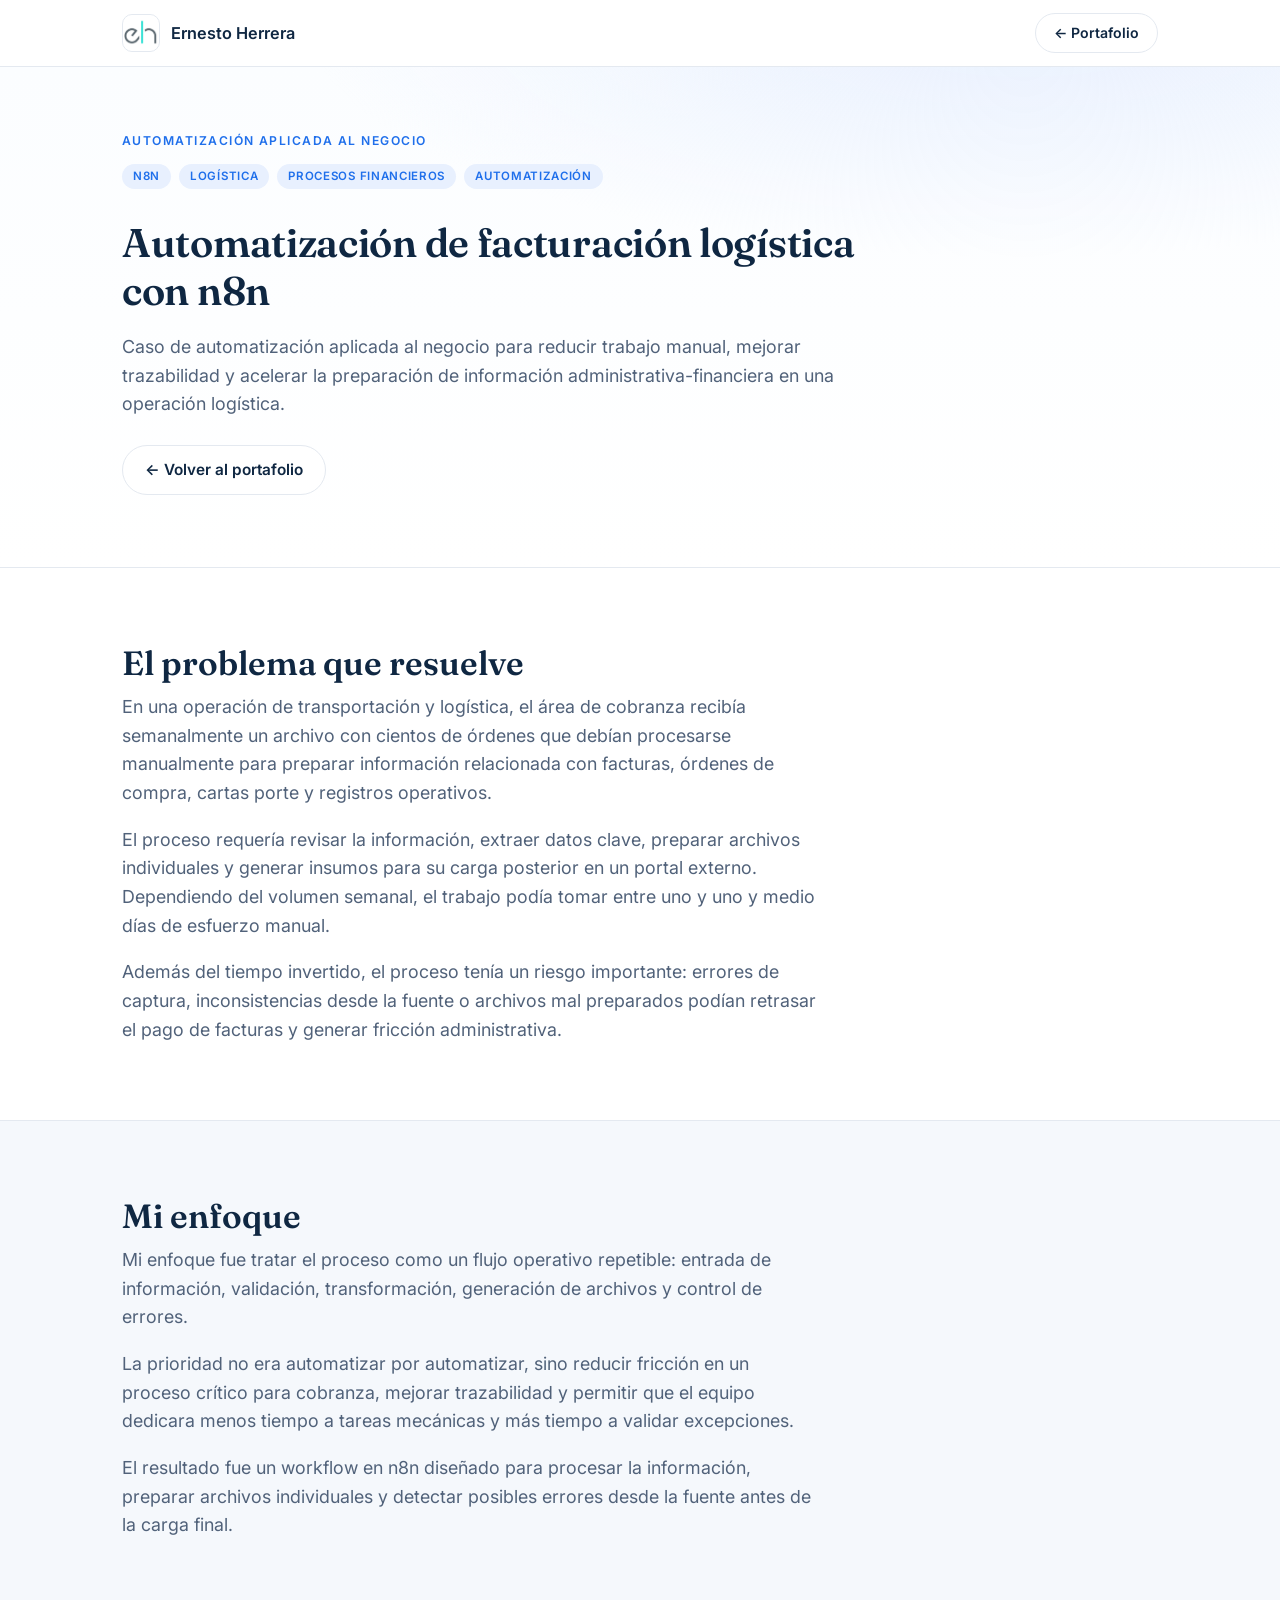
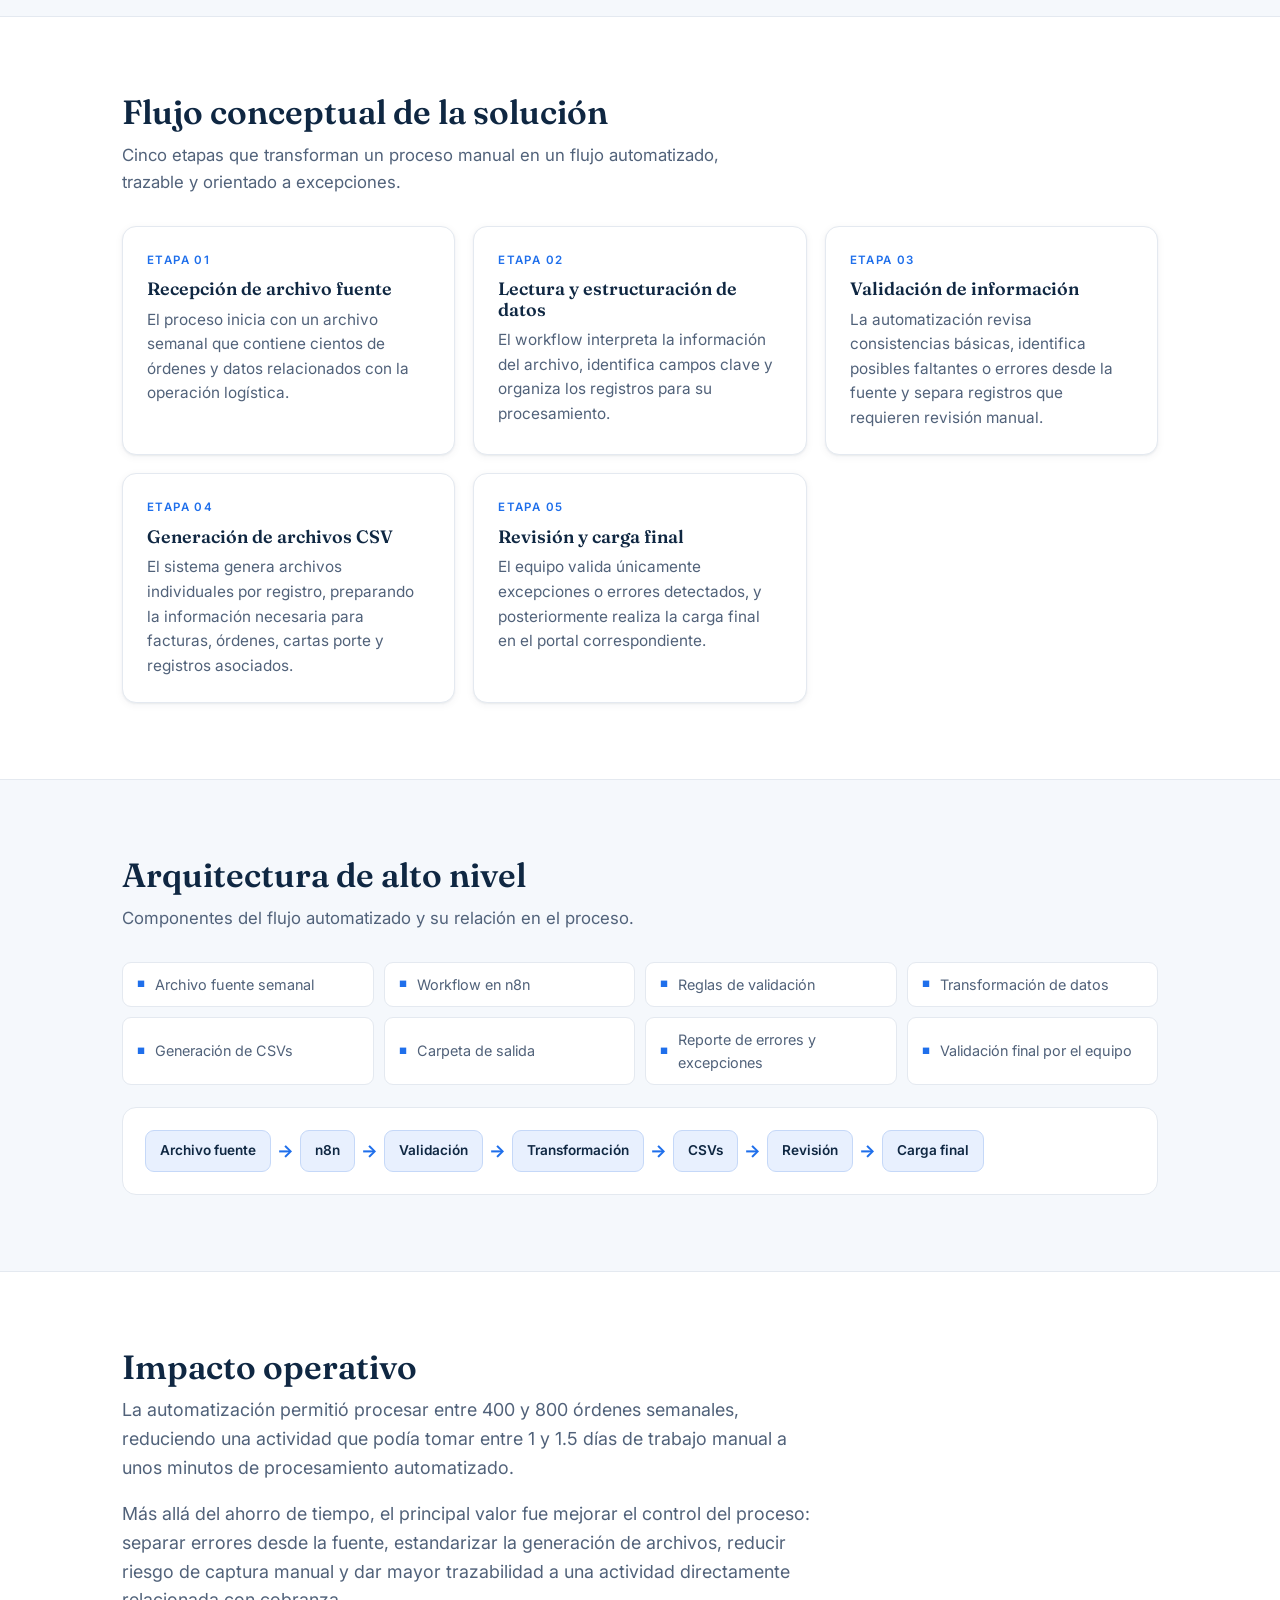
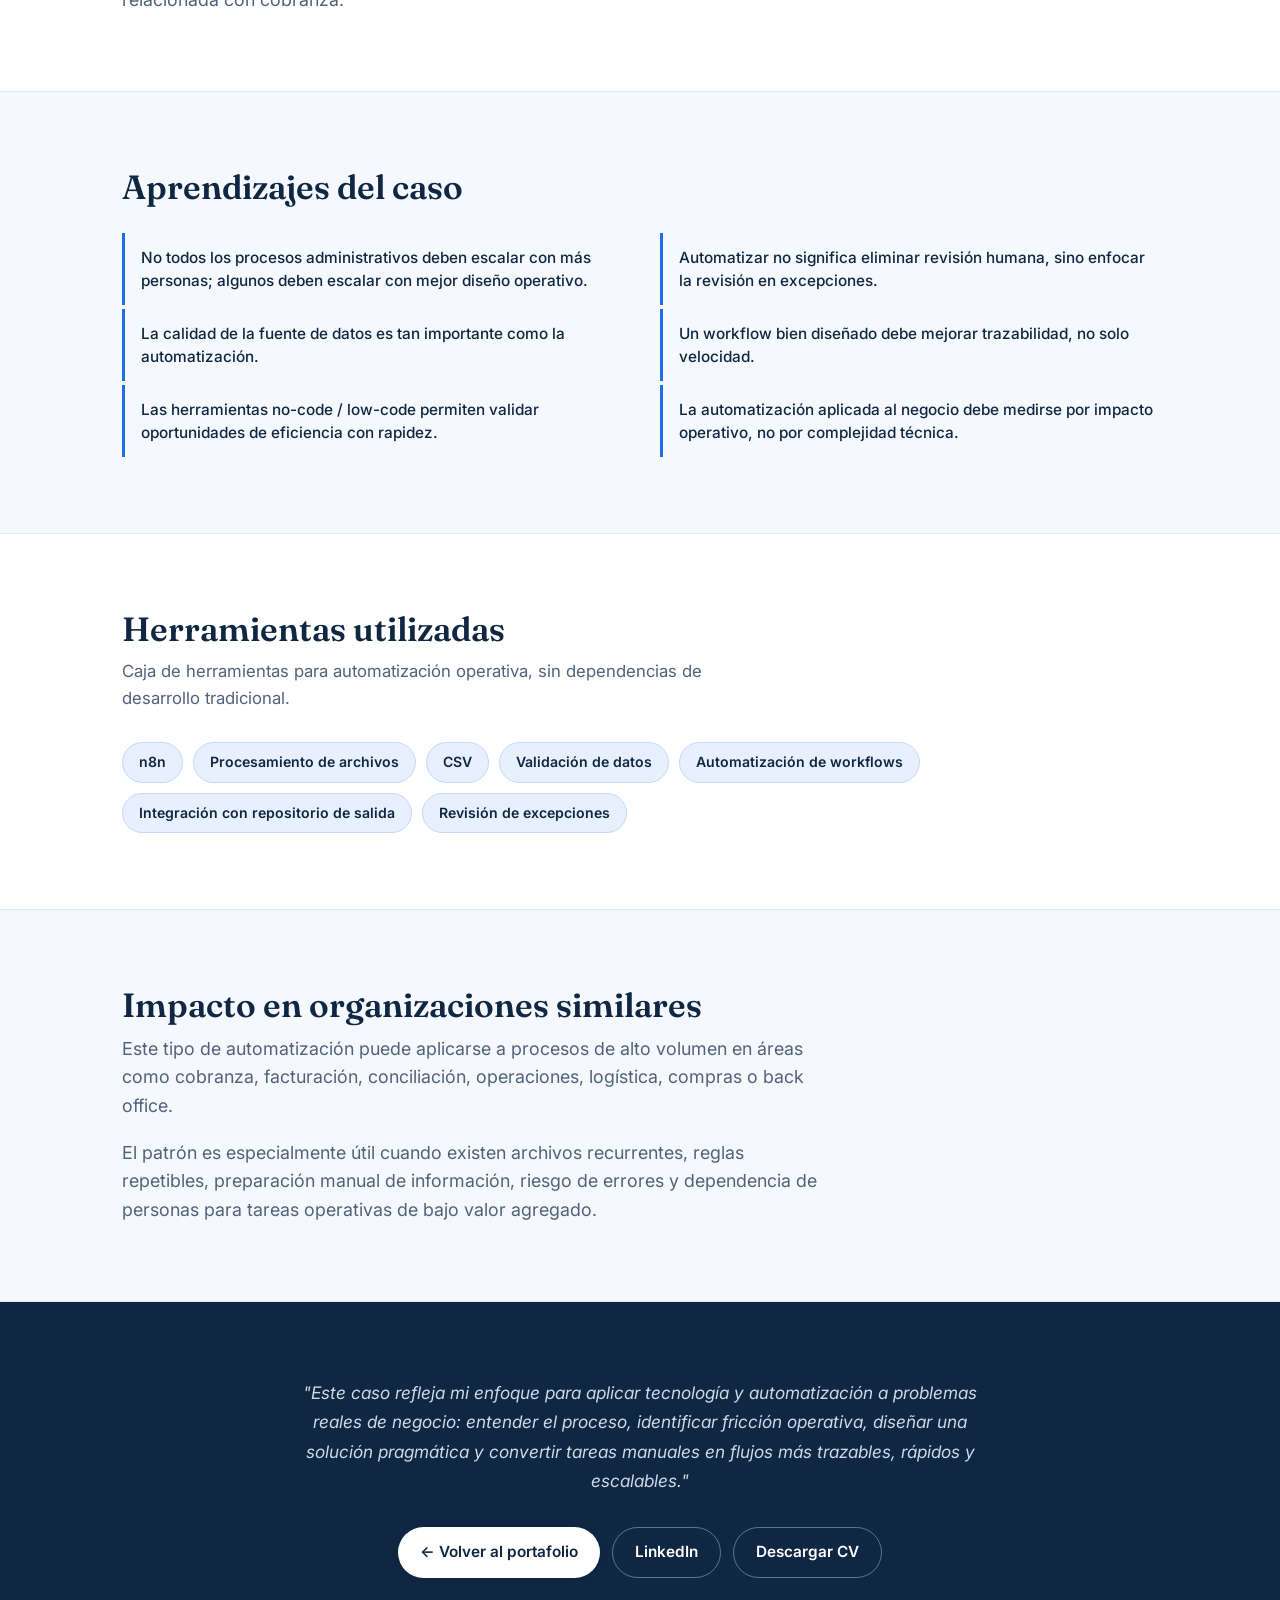
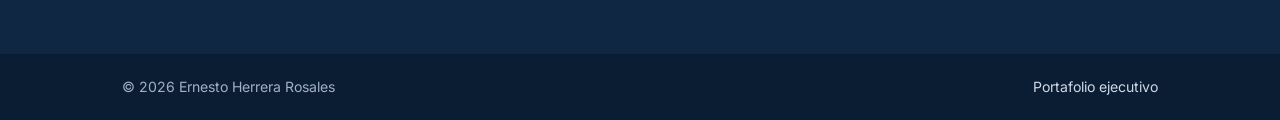
==== portafolio/automatizacion-facturacion-logistica-n8n.html @ 241f23a8 "feat: tercer caso del portafolio — Automatización de facturación logística con n8n Agrega portafolio" ====
﻿<!DOCTYPE html>
<html lang="es">
<head>
  <meta charset="UTF-8" />
  <meta name="viewport" content="width=device-width, initial-scale=1.0" />
  <title>Automatización de facturación logística con n8n — Ernesto Herrera Rosales</title>
  <meta name="description" content="Caso de automatización aplicada al negocio para reducir trabajo manual, mejorar trazabilidad y acelerar la preparación de información administrativa-financiera en una operación logística." />
  <link rel="icon" type="image/png" href="../eh.png" />
  <link rel="preconnect" href="https://fonts.googleapis.com" />
  <link rel="preconnect" href="https://fonts.gstatic.com" crossorigin />
  <link href="https://fonts.googleapis.com/css2?family=Fraunces:opsz,wght@9..144,500;9..144,600&family=Inter:wght@400;500;600;700&display=swap" rel="stylesheet" />
  <link rel="stylesheet" href="../styles.css" />
  <style>
    .case-nav { display: flex; align-items: center; justify-content: space-between; min-height: 66px; gap: 16px; }
    .case-nav-back { font-size: .88rem; padding: 8px 18px; }
    .case-hero-body { padding-block: 64px 72px; max-width: 780px; }
    .case-hero-body h1 { font-size: clamp(1.7rem, 3.4vw, 2.5rem); margin: 0 0 18px; letter-spacing: -.3px; line-height: 1.2; }
    .case-tags { display: flex; flex-wrap: wrap; gap: 8px; margin-bottom: 20px; }
    .prose p + p { margin-top: 18px; }
    .card-num { display: block; font-size: .72rem; font-weight: 600; text-transform: uppercase; letter-spacing: .12em; color: var(--accent); margin-bottom: 10px; }
    .principles-list { list-style: none; margin: 26px 0 0; padding: 0; display: grid; grid-template-columns: repeat(auto-fit, minmax(320px, 1fr)); gap: 4px 40px; }
    .principles-list li { padding: 13px 0 13px 16px; color: var(--navy); font-size: .96rem; border-left: 3px solid var(--accent); line-height: 1.5; font-weight: 500; }
    .arch-list { list-style: none; margin: 24px 0 0; padding: 0; display: grid; grid-template-columns: repeat(auto-fit, minmax(220px, 1fr)); gap: 10px; }
    .arch-list li { padding: 10px 14px; background: var(--bg-card); border: 1px solid var(--line); border-radius: var(--radius-sm); font-size: .9rem; color: var(--slate); display: flex; gap: 10px; align-items: center; }
    .arch-list li::before { content: "\25A0"; color: var(--accent); font-size: .55rem; flex-shrink: 0; }
    .flow-diagram { display: flex; flex-wrap: wrap; align-items: center; gap: 6px; margin: 22px 0 0; padding: 22px; background: var(--bg-card); border: 1px solid var(--line); border-radius: var(--radius); }
    .flow-node { background: var(--accent-soft); color: var(--navy); border: 1px solid #c5d8f8; border-radius: var(--radius-sm); padding: 9px 14px; font-size: .85rem; font-weight: 600; white-space: nowrap; }
    .flow-arrow { color: var(--accent); font-weight: 700; font-size: 1.1rem; flex-shrink: 0; }
    .tools-chips { display: flex; flex-wrap: wrap; gap: 10px; margin: 26px 0 0; padding: 0; list-style: none; }
    .tools-chips li { background: var(--accent-soft); border: 1px solid #c5d8f8; color: var(--navy); padding: 8px 16px; border-radius: 999px; font-size: .88rem; font-weight: 600; }
    .case-closing-wrap { max-width: 680px; margin-inline: auto; text-align: center; }
    .case-closing-quote { font-size: 1.08rem; color: #cdd9e8; margin: 0 0 32px; line-height: 1.7; font-style: italic; }
    .case-cta-actions { display: flex; flex-wrap: wrap; gap: 12px; justify-content: center; }
    @media (max-width: 480px) {
      .arch-list { grid-template-columns: 1fr; }
      .principles-list { grid-template-columns: 1fr; }
      .case-cta-actions .btn { width: 100%; }
    }
  </style>
</head>
<body>

  <!-- NAV -->
  <header class="site-header">
    <div class="container case-nav">
      <a class="brand" href="../index.html" aria-label="Ernesto Herrera Rosales">
        <img class="brand-logo" src="../eh.png" alt="" width="38" height="38" />
        <span class="brand-name">Ernesto Herrera</span>
      </a>
      <a class="btn btn-ghost case-nav-back" href="../index.html#portafolio">&#8592; Portafolio</a>
    </div>
  </header>

  <main>

    <!-- HERO -->
    <section class="hero">
      <div class="container">
        <div class="case-hero-body">
          <p class="eyebrow">Automatización aplicada al negocio</p>
          <div class="case-tags">
            <span class="tag">n8n</span>
            <span class="tag">Logística</span>
            <span class="tag">Procesos financieros</span>
            <span class="tag">Automatización</span>
          </div>
          <h1>Automatización de facturación logística con n8n</h1>
          <p class="lead">Caso de automatización aplicada al negocio para reducir trabajo manual, mejorar trazabilidad y acelerar la preparación de información administrativa-financiera en una operación logística.</p>
          <a class="btn btn-ghost" href="../index.html#portafolio">&#8592; Volver al portafolio</a>
        </div>
      </div>
    </section>

    <!-- PROBLEMA QUE RESUELVE -->
    <section class="section">
      <div class="container">
        <h2 class="section-title">El problema que resuelve</h2>
        <div class="prose">
          <p>En una operación de transportación y logística, el área de cobranza recibía semanalmente un archivo con cientos de órdenes que debían procesarse manualmente para preparar información relacionada con facturas, órdenes de compra, cartas porte y registros operativos.</p>
          <p>El proceso requería revisar la información, extraer datos clave, preparar archivos individuales y generar insumos para su carga posterior en un portal externo. Dependiendo del volumen semanal, el trabajo podía tomar entre uno y uno y medio días de esfuerzo manual.</p>
          <p>Además del tiempo invertido, el proceso tenía un riesgo importante: errores de captura, inconsistencias desde la fuente o archivos mal preparados podían retrasar el pago de facturas y generar fricción administrativa.</p>
        </div>
      </div>
    </section>

    <!-- MI ENFOQUE -->
    <section class="section section-alt">
      <div class="container">
        <h2 class="section-title">Mi enfoque</h2>
        <div class="prose">
          <p>Mi enfoque fue tratar el proceso como un flujo operativo repetible: entrada de información, validación, transformación, generación de archivos y control de errores.</p>
          <p>La prioridad no era automatizar por automatizar, sino reducir fricción en un proceso crítico para cobranza, mejorar trazabilidad y permitir que el equipo dedicara menos tiempo a tareas mecánicas y más tiempo a validar excepciones.</p>
          <p>El resultado fue un workflow en n8n diseñado para procesar la información, preparar archivos individuales y detectar posibles errores desde la fuente antes de la carga final.</p>
        </div>
      </div>
    </section>

    <!-- FLUJO CONCEPTUAL -->
    <section class="section">
      <div class="container">
        <h2 class="section-title">Flujo conceptual de la solución</h2>
        <p class="section-intro">Cinco etapas que transforman un proceso manual en un flujo automatizado, trazable y orientado a excepciones.</p>
        <div class="cards">
          <article class="card">
            <span class="card-num">Etapa 01</span>
            <h3>Recepción de archivo fuente</h3>
            <p>El proceso inicia con un archivo semanal que contiene cientos de órdenes y datos relacionados con la operación logística.</p>
          </article>
          <article class="card">
            <span class="card-num">Etapa 02</span>
            <h3>Lectura y estructuración de datos</h3>
            <p>El workflow interpreta la información del archivo, identifica campos clave y organiza los registros para su procesamiento.</p>
          </article>
          <article class="card">
            <span class="card-num">Etapa 03</span>
            <h3>Validación de información</h3>
            <p>La automatización revisa consistencias básicas, identifica posibles faltantes o errores desde la fuente y separa registros que requieren revisión manual.</p>
          </article>
          <article class="card">
            <span class="card-num">Etapa 04</span>
            <h3>Generación de archivos CSV</h3>
            <p>El sistema genera archivos individuales por registro, preparando la información necesaria para facturas, órdenes, cartas porte y registros asociados.</p>
          </article>
          <article class="card">
            <span class="card-num">Etapa 05</span>
            <h3>Revisión y carga final</h3>
            <p>El equipo valida únicamente excepciones o errores detectados, y posteriormente realiza la carga final en el portal correspondiente.</p>
          </article>
        </div>
      </div>
    </section>

    <!-- ARQUITECTURA DE ALTO NIVEL -->
    <section class="section section-alt">
      <div class="container">
        <h2 class="section-title">Arquitectura de alto nivel</h2>
        <p class="section-intro">Componentes del flujo automatizado y su relación en el proceso.</p>
        <ul class="arch-list">
          <li>Archivo fuente semanal</li>
          <li>Workflow en n8n</li>
          <li>Reglas de validación</li>
          <li>Transformación de datos</li>
          <li>Generación de CSVs</li>
          <li>Carpeta de salida</li>
          <li>Reporte de errores y excepciones</li>
          <li>Validación final por el equipo</li>
        </ul>
        <div class="flow-diagram">
          <span class="flow-node">Archivo fuente</span>
          <span class="flow-arrow">&#8594;</span>
          <span class="flow-node">n8n</span>
          <span class="flow-arrow">&#8594;</span>
          <span class="flow-node">Validación</span>
          <span class="flow-arrow">&#8594;</span>
          <span class="flow-node">Transformación</span>
          <span class="flow-arrow">&#8594;</span>
          <span class="flow-node">CSVs</span>
          <span class="flow-arrow">&#8594;</span>
          <span class="flow-node">Revisión</span>
          <span class="flow-arrow">&#8594;</span>
          <span class="flow-node">Carga final</span>
        </div>
      </div>
    </section>

    <!-- IMPACTO OPERATIVO -->
    <section class="section">
      <div class="container">
        <h2 class="section-title">Impacto operativo</h2>
        <div class="prose">
          <p>La automatización permitió procesar entre 400 y 800 órdenes semanales, reduciendo una actividad que podía tomar entre 1 y 1.5 días de trabajo manual a unos minutos de procesamiento automatizado.</p>
          <p>Más allá del ahorro de tiempo, el principal valor fue mejorar el control del proceso: separar errores desde la fuente, estandarizar la generación de archivos, reducir riesgo de captura manual y dar mayor trazabilidad a una actividad directamente relacionada con cobranza.</p>
        </div>
      </div>
    </section>

    <!-- APRENDIZAJES DEL CASO -->
    <section class="section section-alt">
      <div class="container">
        <h2 class="section-title">Aprendizajes del caso</h2>
        <ul class="principles-list">
          <li>No todos los procesos administrativos deben escalar con más personas; algunos deben escalar con mejor diseño operativo.</li>
          <li>Automatizar no significa eliminar revisión humana, sino enfocar la revisión en excepciones.</li>
          <li>La calidad de la fuente de datos es tan importante como la automatización.</li>
          <li>Un workflow bien diseñado debe mejorar trazabilidad, no solo velocidad.</li>
          <li>Las herramientas no-code / low-code permiten validar oportunidades de eficiencia con rapidez.</li>
          <li>La automatización aplicada al negocio debe medirse por impacto operativo, no por complejidad técnica.</li>
        </ul>
      </div>
    </section>

    <!-- HERRAMIENTAS UTILIZADAS -->
    <section class="section">
      <div class="container">
        <h2 class="section-title">Herramientas utilizadas</h2>
        <p class="section-intro">Caja de herramientas para automatización operativa, sin dependencias de desarrollo tradicional.</p>
        <ul class="tools-chips">
          <li>n8n</li>
          <li>Procesamiento de archivos</li>
          <li>CSV</li>
          <li>Validación de datos</li>
          <li>Automatización de workflows</li>
          <li>Integración con repositorio de salida</li>
          <li>Revisión de excepciones</li>
        </ul>
      </div>
    </section>

    <!-- IMPACTO EN ORGANIZACIONES SIMILARES -->
    <section class="section section-alt">
      <div class="container">
        <h2 class="section-title">Impacto en organizaciones similares</h2>
        <div class="prose">
          <p>Este tipo de automatización puede aplicarse a procesos de alto volumen en áreas como cobranza, facturación, conciliación, operaciones, logística, compras o back office.</p>
          <p>El patrón es especialmente útil cuando existen archivos recurrentes, reglas repetibles, preparación manual de información, riesgo de errores y dependencia de personas para tareas operativas de bajo valor agregado.</p>
        </div>
      </div>
    </section>

    <!-- CTA FINAL -->
    <section class="section section-contact">
      <div class="container">
        <div class="case-closing-wrap">
          <p class="case-closing-quote">"Este caso refleja mi enfoque para aplicar tecnología y automatización a problemas reales de negocio: entender el proceso, identificar fricción operativa, diseñar una solución pragmática y convertir tareas manuales en flujos más trazables, rápidos y escalables."</p>
          <div class="case-cta-actions">
            <a class="btn btn-primary" href="../index.html#portafolio">&#8592; Volver al portafolio</a>
            <a class="btn btn-ghost" href="https://www.linkedin.com/in/ingernestoherrera/" target="_blank" rel="noopener">LinkedIn</a>
            <a class="btn btn-ghost" href="../CV_ErnestoHerrera_ING_202606.pdf" target="_blank" rel="noopener">Descargar CV</a>
          </div>
        </div>
      </div>
    </section>

  </main>

  <footer class="site-footer">
    <div class="container footer-inner">
      <span>&#169; 2026 Ernesto Herrera Rosales</span>
      <a href="../index.html">Portafolio ejecutivo</a>
    </div>
  </footer>

</body>
</html>
---- styles.css ----
/* ===========================================================
   Portafolio — Ernesto Herrera Rosales
   Estética: clara / ejecutiva elegante · responsiva
   =========================================================== */

:root {
  --navy: #0f2742;
  --navy-2: #1b3a5c;
  --ink: #16202b;
  --slate: #51627a;
  --slate-2: #6b7a90;
  --line: #e4e9f0;
  --bg: #ffffff;
  --bg-alt: #f5f8fc;
  --bg-card: #ffffff;
  --accent: #1f6feb;
  --accent-soft: #e8f0fe;
  --gold: #b88746;
  --radius: 14px;
  --radius-sm: 9px;
  --shadow-sm: 0 1px 2px rgba(15, 39, 66, .06), 0 2px 8px rgba(15, 39, 66, .05);
  --shadow-md: 0 6px 24px rgba(15, 39, 66, .10);
  --maxw: 1080px;
  --font-sans: 'Inter', system-ui, -apple-system, 'Segoe UI', Roboto, sans-serif;
  --font-serif: 'Fraunces', Georgia, 'Times New Roman', serif;
}

* { box-sizing: border-box; }

html { scroll-behavior: smooth; }

body {
  margin: 0;
  font-family: var(--font-sans);
  color: var(--ink);
  background: var(--bg);
  line-height: 1.6;
  -webkit-font-smoothing: antialiased;
  text-rendering: optimizeLegibility;
}

.container {
  width: 100%;
  max-width: var(--maxw);
  margin-inline: auto;
  padding-inline: 22px;
}

a { color: var(--accent); text-decoration: none; }
a:hover { text-decoration: underline; }

h1, h2, h3 { font-family: var(--font-serif); font-weight: 600; line-height: 1.15; color: var(--navy); }

/* ===================== HEADER / NAV ===================== */
.site-header {
  position: sticky;
  top: 0;
  z-index: 50;
  background: rgba(255, 255, 255, .85);
  backdrop-filter: saturate(150%) blur(10px);
  border-bottom: 1px solid var(--line);
}
.nav {
  display: flex;
  align-items: center;
  justify-content: space-between;
  min-height: 66px;
}
.brand { display: inline-flex; align-items: center; gap: 11px; color: var(--navy); }
.brand:hover { text-decoration: none; }
.brand-logo {
  width: 38px;
  height: 38px;
  border-radius: 10px;
  border: 1px solid var(--line);
  object-fit: contain;
}
.brand-name { font-weight: 600; font-size: 1.02rem; }

.nav-links { display: flex; align-items: center; gap: 26px; }
.nav-links a {
  color: var(--slate);
  font-weight: 500;
  font-size: .95rem;
}
.nav-links a:hover { color: var(--navy); text-decoration: none; }
.nav-cta {
  padding: 8px 16px;
  background: var(--navy);
  color: #fff !important;
  border-radius: 999px;
}
.nav-cta:hover { background: var(--navy-2); }

.lang-toggle {
  border: 1px solid var(--line);
  background: #fff;
  color: var(--slate);
  font-family: var(--font-sans);
  font-weight: 600;
  font-size: .8rem;
  padding: 6px 11px;
  border-radius: 999px;
  cursor: pointer;
  transition: all .15s ease;
}
.lang-toggle:hover { border-color: var(--navy); color: var(--navy); }

.nav-burger {
  display: none;
  flex-direction: column;
  justify-content: center;
  gap: 5px;
  width: 42px; height: 38px;
  background: none; border: 1px solid var(--line); border-radius: 9px;
  cursor: pointer;
}
.nav-burger span {
  height: 2px; width: 20px; margin-inline: auto;
  background: var(--navy); border-radius: 2px;
  transition: transform .2s ease, opacity .2s ease;
}

/* ===================== HERO ===================== */
.hero {
  background:
    radial-gradient(1200px 400px at 80% -10%, var(--accent-soft), transparent 60%),
    linear-gradient(180deg, #fbfdff, var(--bg));
  border-bottom: 1px solid var(--line);
}
.hero-grid {
  display: grid;
  grid-template-columns: 1.5fr 1fr;
  gap: 48px;
  align-items: center;
  padding-block: 78px 86px;
}
.eyebrow {
  text-transform: uppercase;
  letter-spacing: .12em;
  font-size: .76rem;
  font-weight: 600;
  color: var(--accent);
  margin: 0 0 14px;
}
.hero-text h1 {
  font-size: clamp(1.55rem, 2.8vw, 2.15rem);
  margin: 0 0 18px;
  letter-spacing: -.3px;
  line-height: 1.25;
}
.lead { font-size: 1.12rem; color: var(--slate); margin: 0 0 26px; }
.hero-actions { display: flex; flex-wrap: wrap; gap: 12px; }

.btn {
  display: inline-flex; align-items: center; justify-content: center;
  padding: 12px 22px;
  border-radius: 999px;
  font-weight: 600; font-size: .96rem;
  transition: transform .12s ease, box-shadow .15s ease, background .15s ease;
}
.btn:hover { text-decoration: none; transform: translateY(-1px); }
.btn-primary { background: var(--navy); color: #fff; box-shadow: var(--shadow-sm); }
.btn-primary:hover { background: var(--navy-2); box-shadow: var(--shadow-md); }
.btn-ghost { background: #fff; color: var(--navy); border: 1px solid var(--line); }
.btn-ghost:hover { border-color: var(--navy); }

.hero-card {
  background: var(--bg-card);
  border: 1px solid var(--line);
  border-radius: var(--radius);
  padding: 28px;
  box-shadow: var(--shadow-md);
  text-align: center;
}
.hero-monogram {
  width: 88px; height: 88px;
  margin: 0 auto 20px;
  display: grid; place-items: center;
}
.hero-logo-img {
  width: 88px; height: 88px;
  border-radius: var(--radius);
  border: 1px solid var(--line);
  box-shadow: var(--shadow-sm);
  object-fit: contain;
}
.hero-stats {
  list-style: none; margin: 0 0 14px; padding: 0;
  display: grid; grid-template-columns: repeat(3, 1fr); gap: 10px;
}
.hero-stats li { display: flex; flex-direction: column; }
.hero-stats strong { font-family: var(--font-serif); font-size: 1.7rem; color: var(--navy); }
.hero-stats span { font-size: .78rem; color: var(--slate-2); }
.hero-card-note { margin: 0; font-size: .82rem; color: var(--slate-2); border-top: 1px solid var(--line); padding-top: 14px; }

/* ===================== SECTIONS ===================== */
.section { padding-block: 76px; }
.section-alt { background: var(--bg-alt); border-block: 1px solid var(--line); }
.section-title { font-size: clamp(1.6rem, 3.4vw, 2.1rem); margin: 0 0 10px; }
.section-intro, .section-note { color: var(--slate); max-width: 60ch; }
.section-intro { margin: 0 0 30px; font-size: 1.05rem; }
.section-note { margin-top: 22px; font-size: .85rem; color: var(--slate-2); }
.prose { max-width: 70ch; }
.prose p { font-size: 1.12rem; color: var(--slate); margin: 0; }

/* ===================== CARDS ===================== */
.cards {
  display: grid;
  grid-template-columns: repeat(auto-fit, minmax(260px, 1fr));
  gap: 18px;
  margin-top: 26px;
}
.card {
  background: var(--bg-card);
  border: 1px solid var(--line);
  border-radius: var(--radius);
  padding: 24px;
  box-shadow: var(--shadow-sm);
  transition: transform .14s ease, box-shadow .16s ease, border-color .16s ease;
  min-width: 0;
}
.card h3 { font-size: 1.12rem; margin: 0 0 8px; }
.card p { margin: 0; color: var(--slate); font-size: .96rem; }
.card-link { display: block; color: inherit; }
.card-link:hover { text-decoration: none; transform: translateY(-3px); box-shadow: var(--shadow-md); border-color: #cfe0fb; }
.card-focus { margin-top: 10px; font-size: .82rem; color: var(--slate-2); }
.card-cta { display: inline-block; margin-top: 14px; font-size: .88rem; font-weight: 600; color: var(--accent); }
.tag {
  display: inline-block;
  margin-bottom: 10px;
  padding: 3px 11px;
  font-size: .72rem; font-weight: 600;
  text-transform: uppercase; letter-spacing: .06em;
  color: var(--accent); background: var(--accent-soft);
  border-radius: 999px;
}

/* ===================== TIMELINE ===================== */
.timeline { list-style: none; margin: 30px 0 0; padding: 0; }
.timeline-item {
  display: grid;
  grid-template-columns: 150px 1fr;
  gap: 24px;
  padding: 22px 0;
  border-top: 1px solid var(--line);
}
.timeline-item:first-child { border-top: 0; }
.timeline-period { font-weight: 600; color: var(--accent); font-size: .95rem; padding-top: 2px; }
.timeline-body h3 { font-size: 1.18rem; margin: 0 0 6px; }
.timeline-body p { margin: 0; color: var(--slate); }
.muted { color: var(--slate-2); font-family: var(--font-sans); font-weight: 500; font-size: .98rem; }
.timeline-tags { display: flex; flex-wrap: wrap; gap: 6px; margin-top: 10px; }
.timeline-tag { font-size: .75rem; font-weight: 600; color: var(--slate); background: var(--bg-alt); border: 1px solid var(--line); padding: 3px 10px; border-radius: 999px; }

/* ===================== FORMACIÓN ===================== */
.subhead { font-size: 1.1rem; margin: 0 0 12px; color: var(--navy); }
.skills-head { margin-top: 40px; }
.cards-2 { display: grid; grid-template-columns: repeat(2, 1fr); gap: 18px; margin-top: 20px; }
.cards-toolbox { display: grid; grid-template-columns: repeat(3, 1fr); gap: 18px; margin-top: 20px; }
.edu-logo-wrap { height: 52px; display: flex; align-items: center; margin-bottom: 14px; background: #fff; }
.edu-logo { height: 45px; width: auto; max-width: 180px; object-fit: contain; }
.card .chips { margin-top: 8px; }
.chips { list-style: none; display: flex; flex-wrap: wrap; gap: 9px; margin: 14px 0 0; padding: 0; }
.chips li {
  background: #fff; border: 1px solid var(--line);
  padding: 6px 13px; border-radius: 999px;
  font-size: .85rem; color: var(--slate); font-weight: 500;
}

/* ===================== CONTACTO ===================== */
.section-contact { background: var(--navy); color: #fff; }
.section-contact .section-title { color: #fff; }
.section-contact .lead { color: #cdd9e8; }
.contact-grid { display: grid; grid-template-columns: 1.3fr 1fr; gap: 40px; align-items: center; }
.contact-actions { display: flex; flex-direction: column; gap: 12px; align-items: flex-start; }
.contact-actions .btn { width: 100%; }
.section-contact .btn-primary { background: #fff; color: var(--navy); }
.section-contact .btn-primary:hover { background: #eaf1fb; }
.section-contact .btn-ghost { background: transparent; color: #fff; border-color: rgba(255,255,255,.35); }
.section-contact .btn-ghost:hover { border-color: #fff; }

/* ===================== FOOTER ===================== */
.site-footer { background: #0b1d33; color: #9fb1c7; padding-block: 22px; }
.footer-inner { display: flex; justify-content: space-between; align-items: center; flex-wrap: wrap; gap: 10px; font-size: .88rem; }
.site-footer a { color: #cdd9e8; }

/* ===================== RESPONSIVE ===================== */
@media (max-width: 860px) {
  .nav-links {
    position: fixed;
    inset: 66px 0 auto 0;
    flex-direction: column;
    align-items: flex-start;
    gap: 4px;
    background: #fff;
    border-bottom: 1px solid var(--line);
    padding: 14px 22px 22px;
    box-shadow: var(--shadow-md);
    transform: translateY(-130%);
    transition: transform .25s ease;
  }
  .nav-links.open { transform: translateY(0); }
  .nav-links a { width: 100%; padding: 10px 0; font-size: 1rem; }
  .nav-cta { width: 100%; text-align: center; margin-top: 6px; }
  .lang-toggle { margin-top: 8px; }
  .nav-burger { display: flex; }

  .hero-grid { grid-template-columns: 1fr; gap: 34px; padding-block: 54px 60px; }
  .hero-card { max-width: 420px; }
  .cards-2 { grid-template-columns: 1fr; gap: 16px; }
  .cards-toolbox { grid-template-columns: repeat(2, 1fr); }
  .contact-grid { grid-template-columns: 1fr; gap: 24px; }
  .timeline-item { grid-template-columns: 1fr; gap: 6px; }
  .timeline-period { padding-top: 0; }
}

@media (max-width: 480px) {
  .container { padding-inline: 18px; }
  .section { padding-block: 56px; }
  .hero-actions .btn, .contact-actions .btn { width: 100%; }
  .cards-toolbox { grid-template-columns: 1fr; }
}

@media (prefers-reduced-motion: reduce) {
  * { scroll-behavior: auto; transition: none !important; }
}
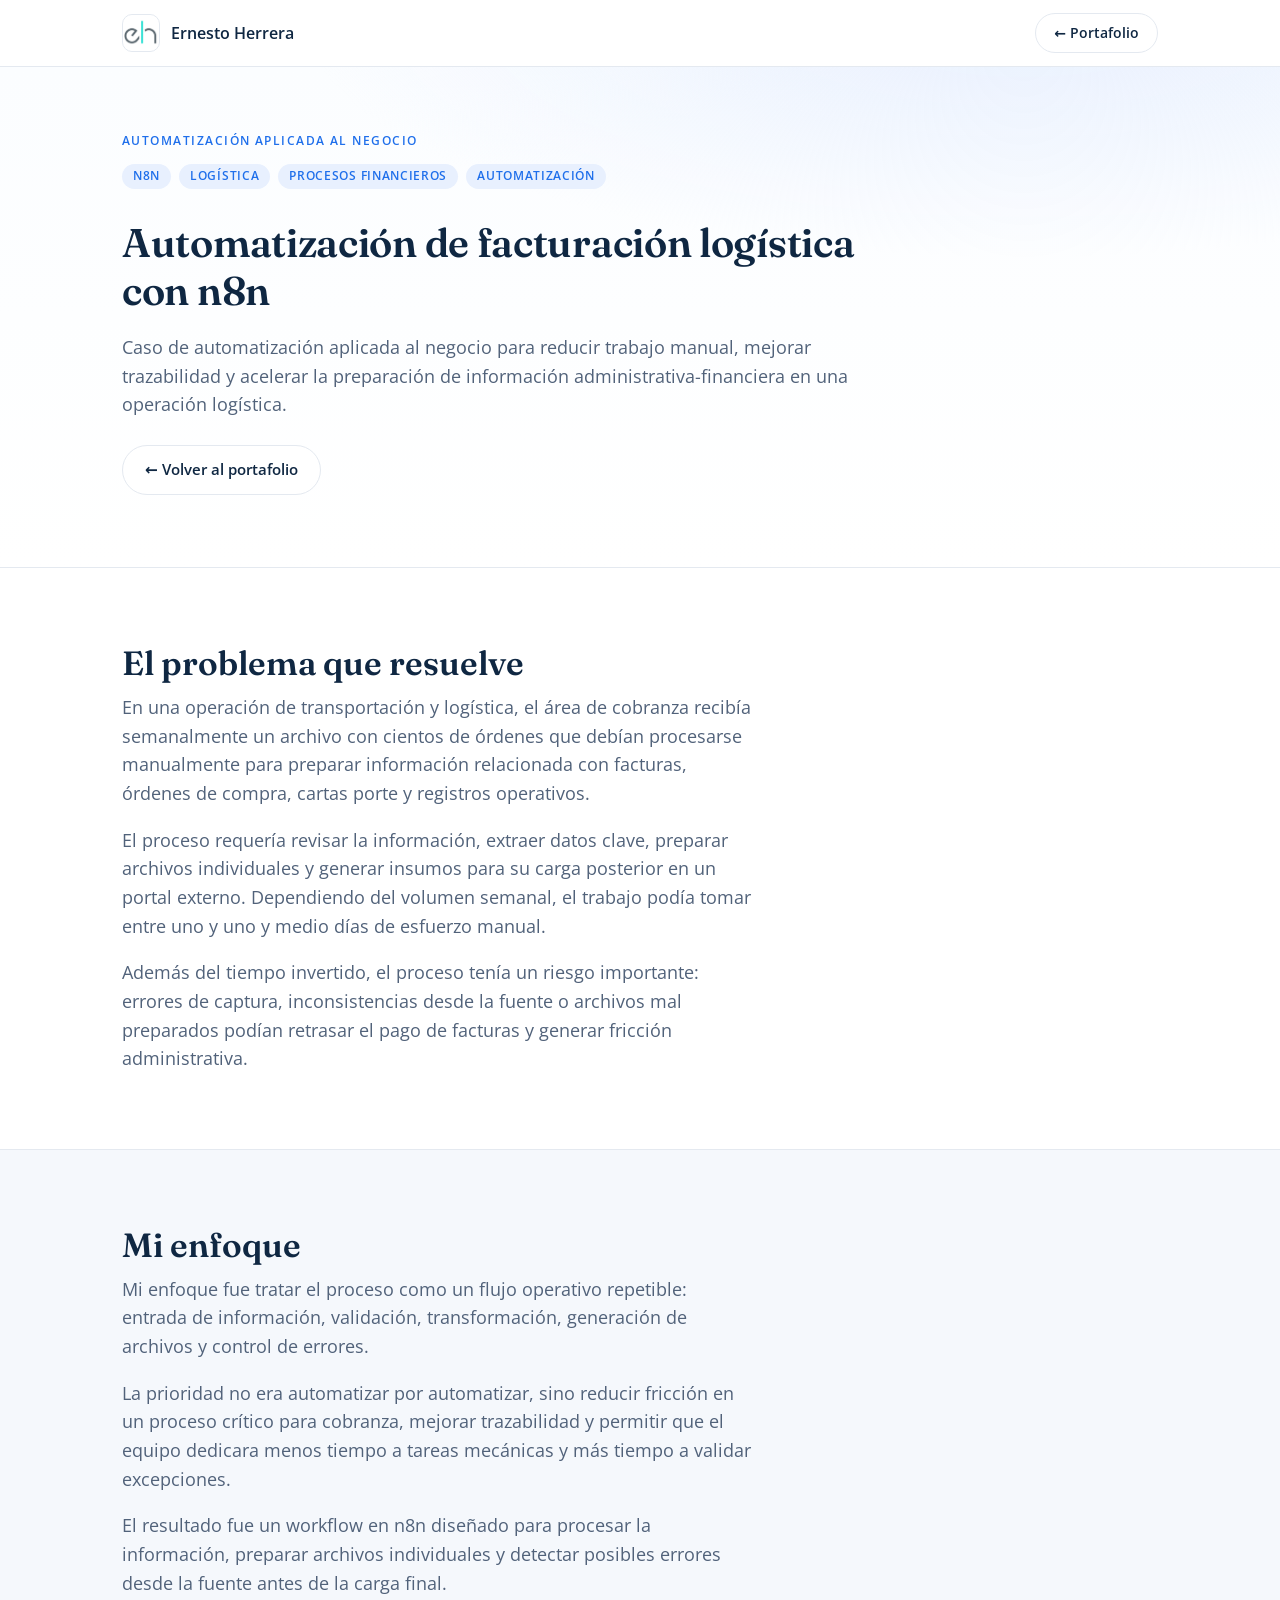
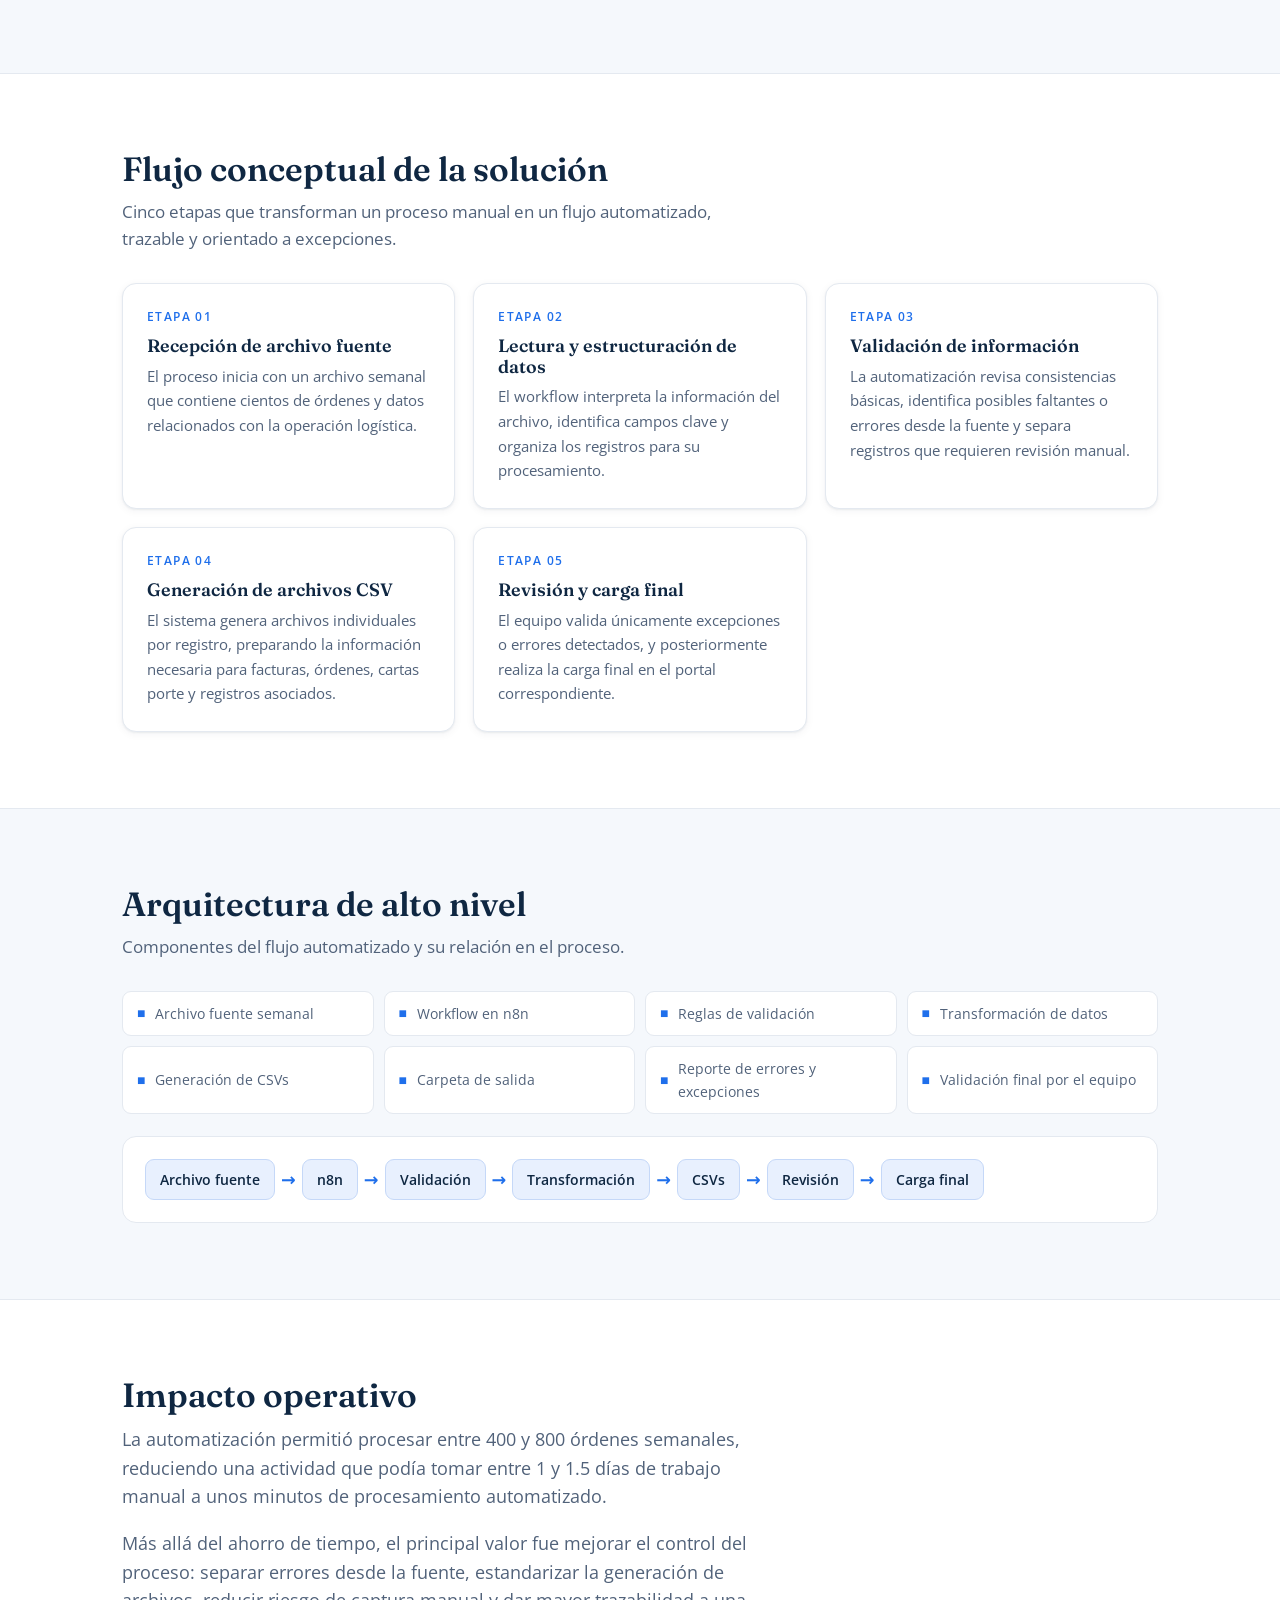
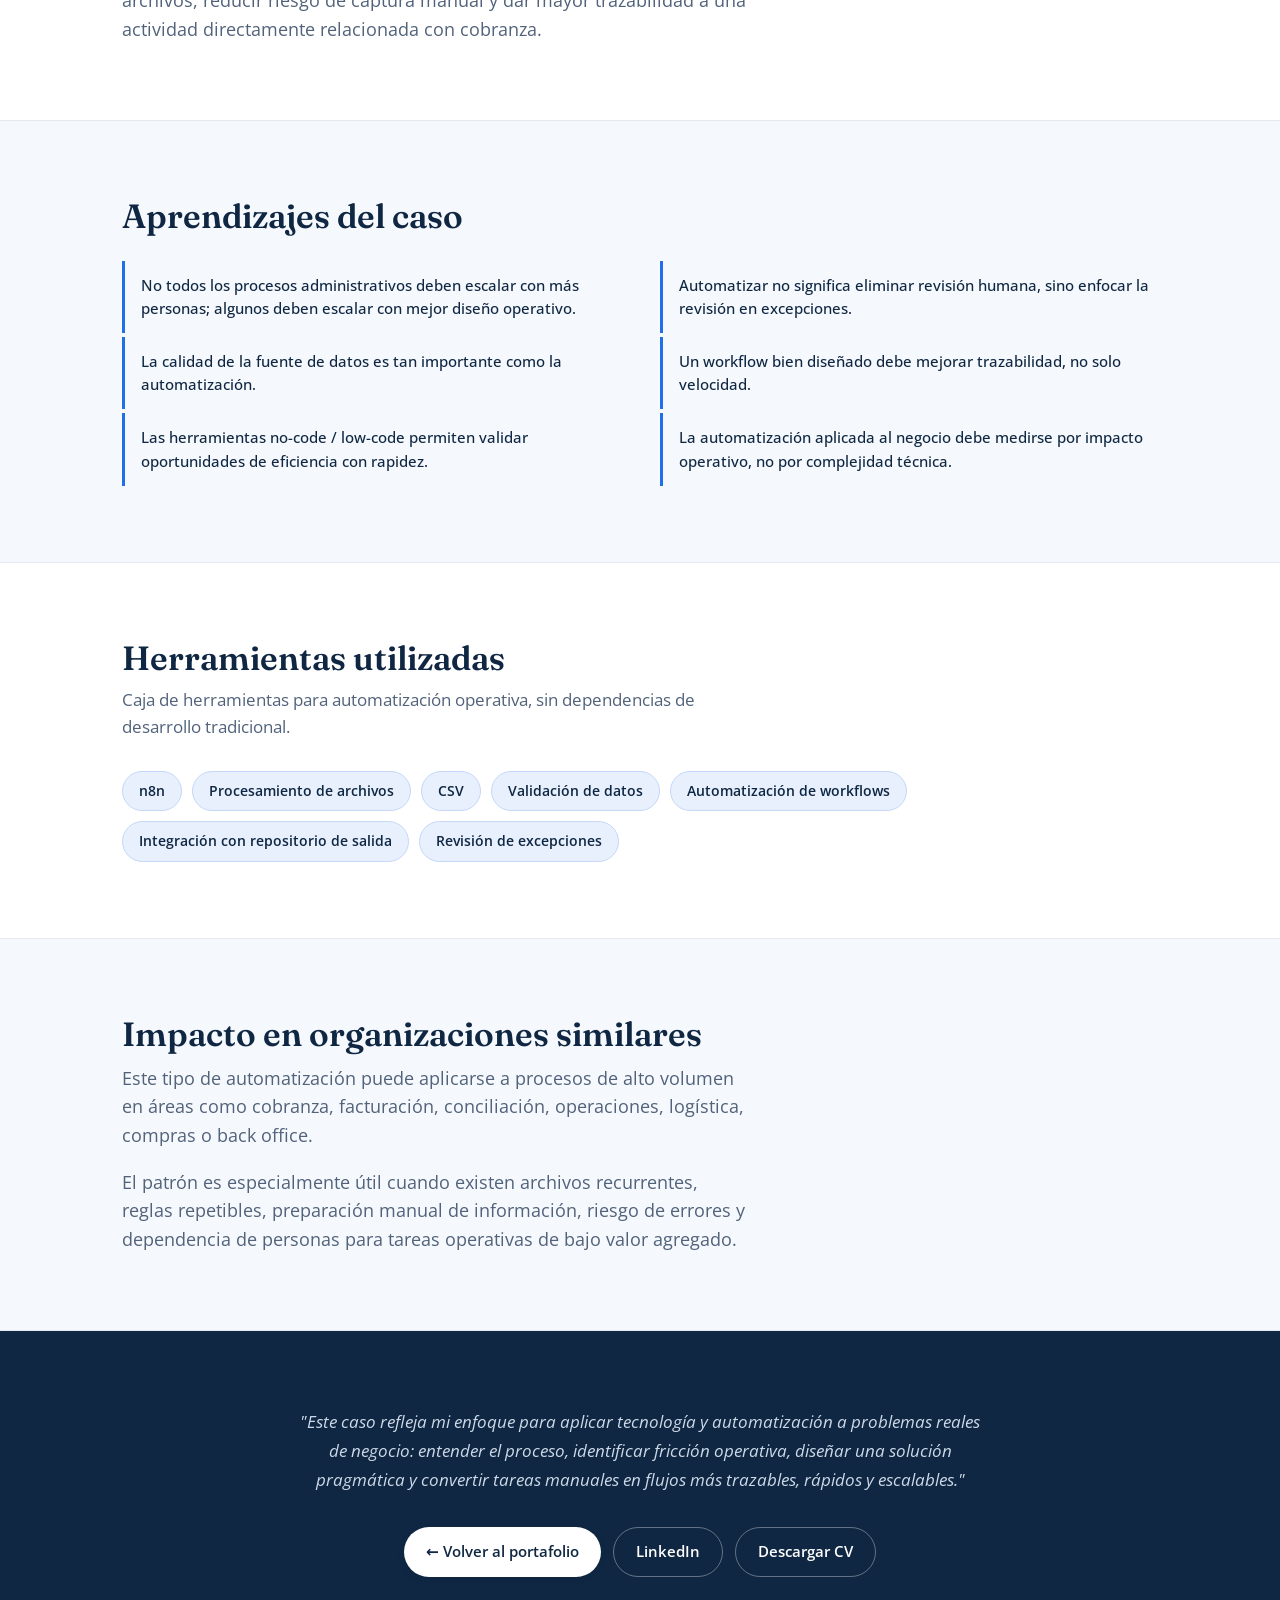
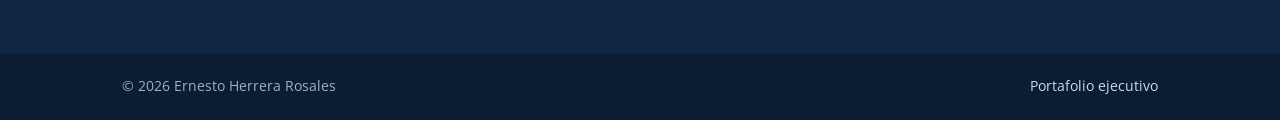
==== commit 284d09cd: "style: cambiar tipografía de Inter a Open Sans y eliminar botón Ver portafolio - styles.css: --font-" ====
--- a/portafolio/automatizacion-facturacion-logistica-n8n.html
+++ b/portafolio/automatizacion-facturacion-logistica-n8n.html
@@ -8,7 +8,7 @@
   <link rel="icon" type="image/png" href="../eh.png" />
   <link rel="preconnect" href="https://fonts.googleapis.com" />
   <link rel="preconnect" href="https://fonts.gstatic.com" crossorigin />
-  <link href="https://fonts.googleapis.com/css2?family=Fraunces:opsz,wght@9..144,500;9..144,600&family=Inter:wght@400;500;600;700&display=swap" rel="stylesheet" />
+  <link href="https://fonts.googleapis.com/css2?family=Fraunces:opsz,wght@9..144,500;9..144,600&family=Open+Sans:wght@400;500;600;700&display=swap" rel="stylesheet" />
   <link rel="stylesheet" href="../styles.css" />
   <style>
     .case-nav { display: flex; align-items: center; justify-content: space-between; min-height: 66px; gap: 16px; }
--- a/styles.css
+++ b/styles.css
@@ -21,7 +21,7 @@
   --shadow-sm: 0 1px 2px rgba(15, 39, 66, .06), 0 2px 8px rgba(15, 39, 66, .05);
   --shadow-md: 0 6px 24px rgba(15, 39, 66, .10);
   --maxw: 1080px;
-  --font-sans: 'Inter', system-ui, -apple-system, 'Segoe UI', Roboto, sans-serif;
+  --font-sans: 'Open Sans', system-ui, -apple-system, 'Segoe UI', Roboto, sans-serif;
   --font-serif: 'Fraunces', Georgia, 'Times New Roman', serif;
 }
 
